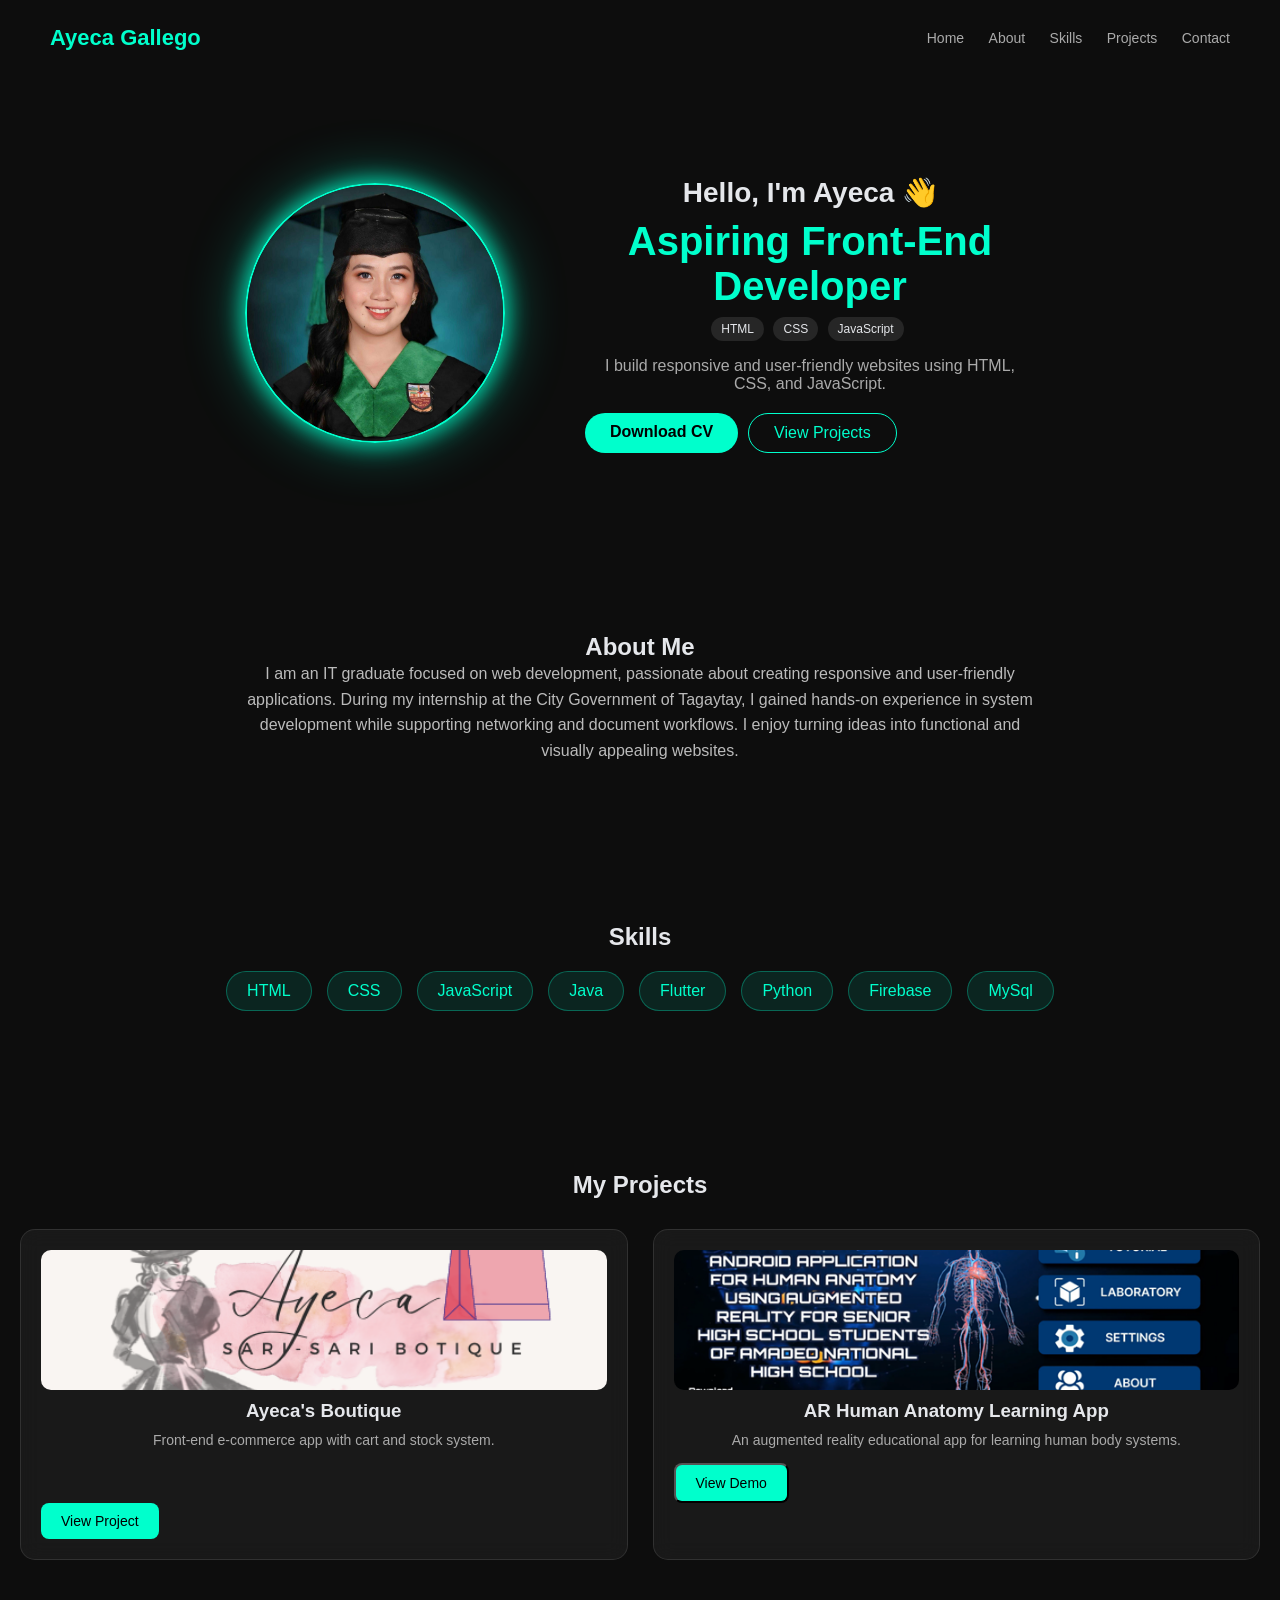
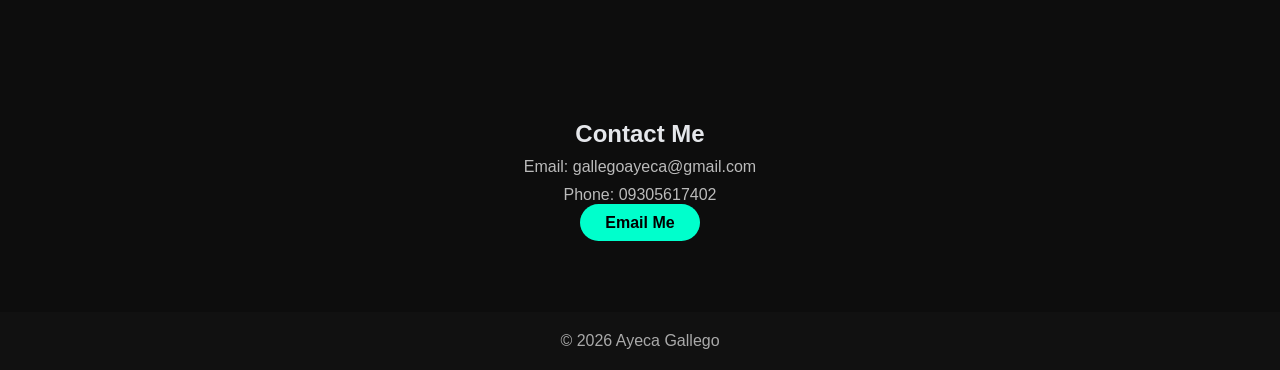
==== index.html @ b9124eb3 "Add files via upload" ====
<!DOCTYPE html>
<html lang="en">
<head>
<meta charset="UTF-8">
<meta name="viewport" content="width=device-width, initial-scale=1.0">
<title>Ayeca Gallego Portfolio</title>
<link rel="stylesheet" href="index.css">


</head>

<body>

<header>
  <h1>Ayeca Gallego</h1>
  <nav>
    <a href="#">Home</a>
    <a href="#about">About</a>
    <a href="#skills">Skills</a>
    <a href="#projects">Projects</a>
    <a href="#contact">Contact</a>
  </nav>
</header>

<!-- HERO -->
<section class="hero">
  <div class="hero-container">

    <div class="hero-image">
      <img src="ayeca_gallego.jpg" alt="Ayeca">
    </div>

    <div class="hero-text">
      <h2>Hello, I'm Ayeca 👋</h2>
      <h3>Aspiring Front-End Developer</h3>

      <div class="tags">
    <span>HTML</span>
    <span>CSS</span>
    <span>JavaScript</span>
  </div>

      <p>I build responsive and user-friendly websites using HTML, CSS, and JavaScript.</p>

      <div class="buttons">
        <a href="Ayeca_Gallego_Resume.pdf" download class="btn">Download CV</a>
        <a href="#projects" class="btn-outline">View Projects</a>
      </div>
    </div>

  </div>
</section>

<!-- ABOUT -->
<section id="about" class="about">
  <h2>About Me</h2>
  <p>
    I am an IT graduate focused on web development, passionate about creating responsive 
    and user-friendly applications. During my internship at the City Government of Tagaytay, 
    I gained hands-on experience in system development while supporting networking and 
    document workflows. I enjoy turning ideas into functional and visually appealing websites.
  </p>
</section>

<!-- SKILLS -->
<section id="skills" class="skills">
  <h2>Skills</h2>

  <div class="skills-container">
    <div class="skill">HTML</div>
    <div class="skill">CSS</div>
    <div class="skill">JavaScript</div>
    <div class="skill">Java</div>
    <div class="skill">Flutter</div>
    <div class="skill">Python</div>
    <div class="skill">Firebase</div>
    <div class="skill">MySql</div>
  </div>

</section>

<!-- PROJECTS -->
<section id="projects">
  <h2>My Projects</h2>

  <div class="projects-container">

    <div class="project-card">
      <img src="mylogo.png">
      <h3>Ayeca's Boutique</h3>
      <p>Front-end e-commerce app with cart and stock system.</p>
      <a href="AyecasBoutique/hometab.html" target="_blank" class="btn-project">
        View Project
      </a>
    </div>

   

    <div class="project-card">
      <img src="ar.png">
  <h3>AR Human Anatomy Learning App</h3>
  <p>An augmented reality educational app for learning human body systems.</p>

  <button onclick="playARVideo()" class="btn-project">
    View Demo
  </button>

  <br><br>

  <video id="arVideo" width="100%" style="display:none;" controls>
    <source src="enhancement.mp4" type="video/mp4">
    Your browser does not support the video tag.
  </video>
</div>
</div>

  </div>
</section>

<!-- CONTACT -->
<section id="contact" class="contact">
  <h2>Contact Me</h2>
  <p>Email: gallegoayeca@gmail.com</p>
  <p>Phone: 09305617402</p>

  <a href="https://mail.google.com/mail/?view=cm&fs=1&to=gallegoayeca@gmail.com" target="_blank" class="btn">
  Email Me
  </a>
</section>

<footer>
  <p>© 2026 Ayeca Gallego</p>
</footer>

<script src="index.js"></script>

</body>
</html>
---- index.css ----
/* RESET */
* {
  margin: 0;
  padding: 0;
  box-sizing: border-box;
  font-family: 'Segoe UI', sans-serif;
}

/* BODY */
body {
  background: #0d0d0d;
  color: #e5e7eb;
}

/* HIDE WRONG HEAD TAGS (your .tags in head) */
head .tags {
  display: none;
}

/* HEADER */
header {
  display: flex;
  justify-content: space-between;
  align-items: center;
  padding: 25px 50px;
  background: transparent;
}

header h1 {
  color: #00ffcc;
  font-size: 22px;
}

nav a {
  color: #aaa;
  margin-left: 20px;
  text-decoration: none;
  font-size: 14px;
  transition: 0.3s;
}

nav a:hover {
  color: #00ffcc;
}

/* HERO */
.hero {
  padding: 100px 20px;
}

.hero-container {
  display: flex;
  align-items: center;
  justify-content: center;
  gap: 80px;
  flex-wrap: wrap;
}

.hero-text {
  max-width: 450px;
}

.hero-text h2 {
  font-size: 28px;
}

.hero-text h3 {
  font-size: 40px;
  color: #00ffcc;
  margin: 10px 0;
}

.hero-text p {
  margin: 20px 0;
  color: #aaa;
}

/* IMAGE (GLOW EFFECT) */
.hero-image img {
  width: 260px;
  height: 260px;
  border-radius: 50%;
  object-fit: cover;

  border: 2px solid #00ffcc;

  box-shadow:
    0 0 25px #00ffcc,
    0 0 60px rgba(0,255,204,0.4);
}

/* BUTTONS */
.buttons {
  display: flex;
  gap: 10px;
  flex-wrap: wrap;
}

.btn {
  padding: 10px 25px;
  background: #00ffcc;
  color: #000;
  text-decoration: none;
  border-radius: 25px;
  font-weight: bold;
  transition: 0.3s;
}

.btn:hover {
  background: #00ddb3;
}

.btn-outline {
  padding: 10px 25px;
  border: 1px solid #00ffcc;
  color: #00ffcc;
  border-radius: 25px;
  text-decoration: none;
}

.btn-outline:hover {
  background: #00ffcc;
  color: #000;
}

/* SECTIONS */
section {
  padding: 80px 20px;
  text-align: center;
}

/* ABOUT */
.about p {
  max-width: 800px;
  margin: auto;
  line-height: 1.6;
  color: #bbb;
}

/* SKILLS */
.skills-container {
  display: flex;
  flex-wrap: wrap;
  justify-content: center;
  gap: 15px;
  margin-top: 20px;
}

.skill {
  background: rgba(0,255,204,0.1);
  border: 1px solid rgba(0,255,204,0.3);
  color: #00ffcc;
  padding: 10px 20px;
  border-radius: 20px;
}

/* PROJECTS */
#projects {
  background: transparent;
}

.projects-container {
  display: grid;
  grid-template-columns: repeat(auto-fit, minmax(260px, 1fr));
  gap: 25px;
  margin-top: 30px;
}

.project-card {
  background: rgba(255,255,255,0.05);
  backdrop-filter: blur(10px);
  padding: 20px;
  border-radius: 15px;
  border: 1px solid rgba(255,255,255,0.1);

  display: flex;
  flex-direction: column;
  justify-content: space-between;

  transition: 0.3s;
}

.project-card:hover {
  transform: translateY(-10px);
  box-shadow: 0 0 25px rgba(0,255,204,0.3);
}

.project-card img {
  width: 100%;
  height: 140px;
  object-fit: cover;
  border-radius: 10px;
  margin-bottom: 10px;
}

.project-card h3 {
  margin-bottom: 10px;
}

.project-card p {
  margin-bottom: 15px;
  font-size: 14px;
  color: #aaa;
}

/* PROJECT BUTTON */
.btn-project {
  padding: 10px 20px;
  background: #00ffcc;
  color: #000;
  text-decoration: none;
  border-radius: 8px;
  font-size: 14px;
  width: fit-content;
  margin-top: auto;
}

.btn-project:hover {
  background: #00ddb3;
}

/* CONTACT */
.contact p {
  margin: 10px 0;
  color: #bbb;
}

/* FOOTER */
footer {
  text-align: center;
  padding: 20px;
  background: #111;
  color: #aaa;
}

/* RESPONSIVE */
@media(max-width:768px) {
  header {
    flex-direction: column;
  }

  nav {
    margin-top: 10px;
  }

  .hero-container {
    flex-direction: column;
    text-align: center;
  }

  .hero-image img {
    width: 200px;
    height: 200px;
  }
}

/* TAGS (kept but styled better) */
.tags {
  margin-top: 10px;
}

.tags span {
  background: rgba(255,255,255,0.1);
  padding: 5px 10px;
  border-radius: 20px;
  font-size: 12px;
  margin-right: 5px;
}
/* ===== SCROLL ANIMATIONS ===== */
.reveal {
  opacity: 0;
  transform: translateY(40px);
  transition: 0.8s ease;
}

.reveal.active {
  opacity: 1;
  transform: translateY(0);
}

/* ===== SMOOTH SCROLL ===== */
html {
  scroll-behavior: smooth;
}

/* ===== NAV ACTIVE LINK ===== */
nav a.active {
  color: #00ffcc;
  border-bottom: 2px solid #00ffcc;
  padding-bottom: 3px;
}

/* ===== HERO TEXT ANIMATION ===== */
.hero-text h2,
.hero-text h3,
.hero-text p {
  animation: fadeUp 1s ease forwards;
  opacity: 0;
}

.hero-text h2 { animation-delay: 0.2s; }
.hero-text h3 { animation-delay: 0.4s; }
.hero-text p  { animation-delay: 0.6s; }

@keyframes fadeUp {
  to {
    opacity: 1;
    transform: translateY(0);
  }
  from {
    opacity: 0;
    transform: translateY(20px);
  }
}

/* ===== BUTTON HOVER GLOW ===== */
.btn, .btn-project {
  position: relative;
  overflow: hidden;
}

.btn::after, .btn-project::after {
  content: "";
  position: absolute;
  width: 0;
  height: 100%;
  background: rgba(255,255,255,0.2);
  left: 0;
  top: 0;
  transition: 0.3s;
}

.btn:hover::after,
.btn-project:hover::after {
  width: 100%;
}
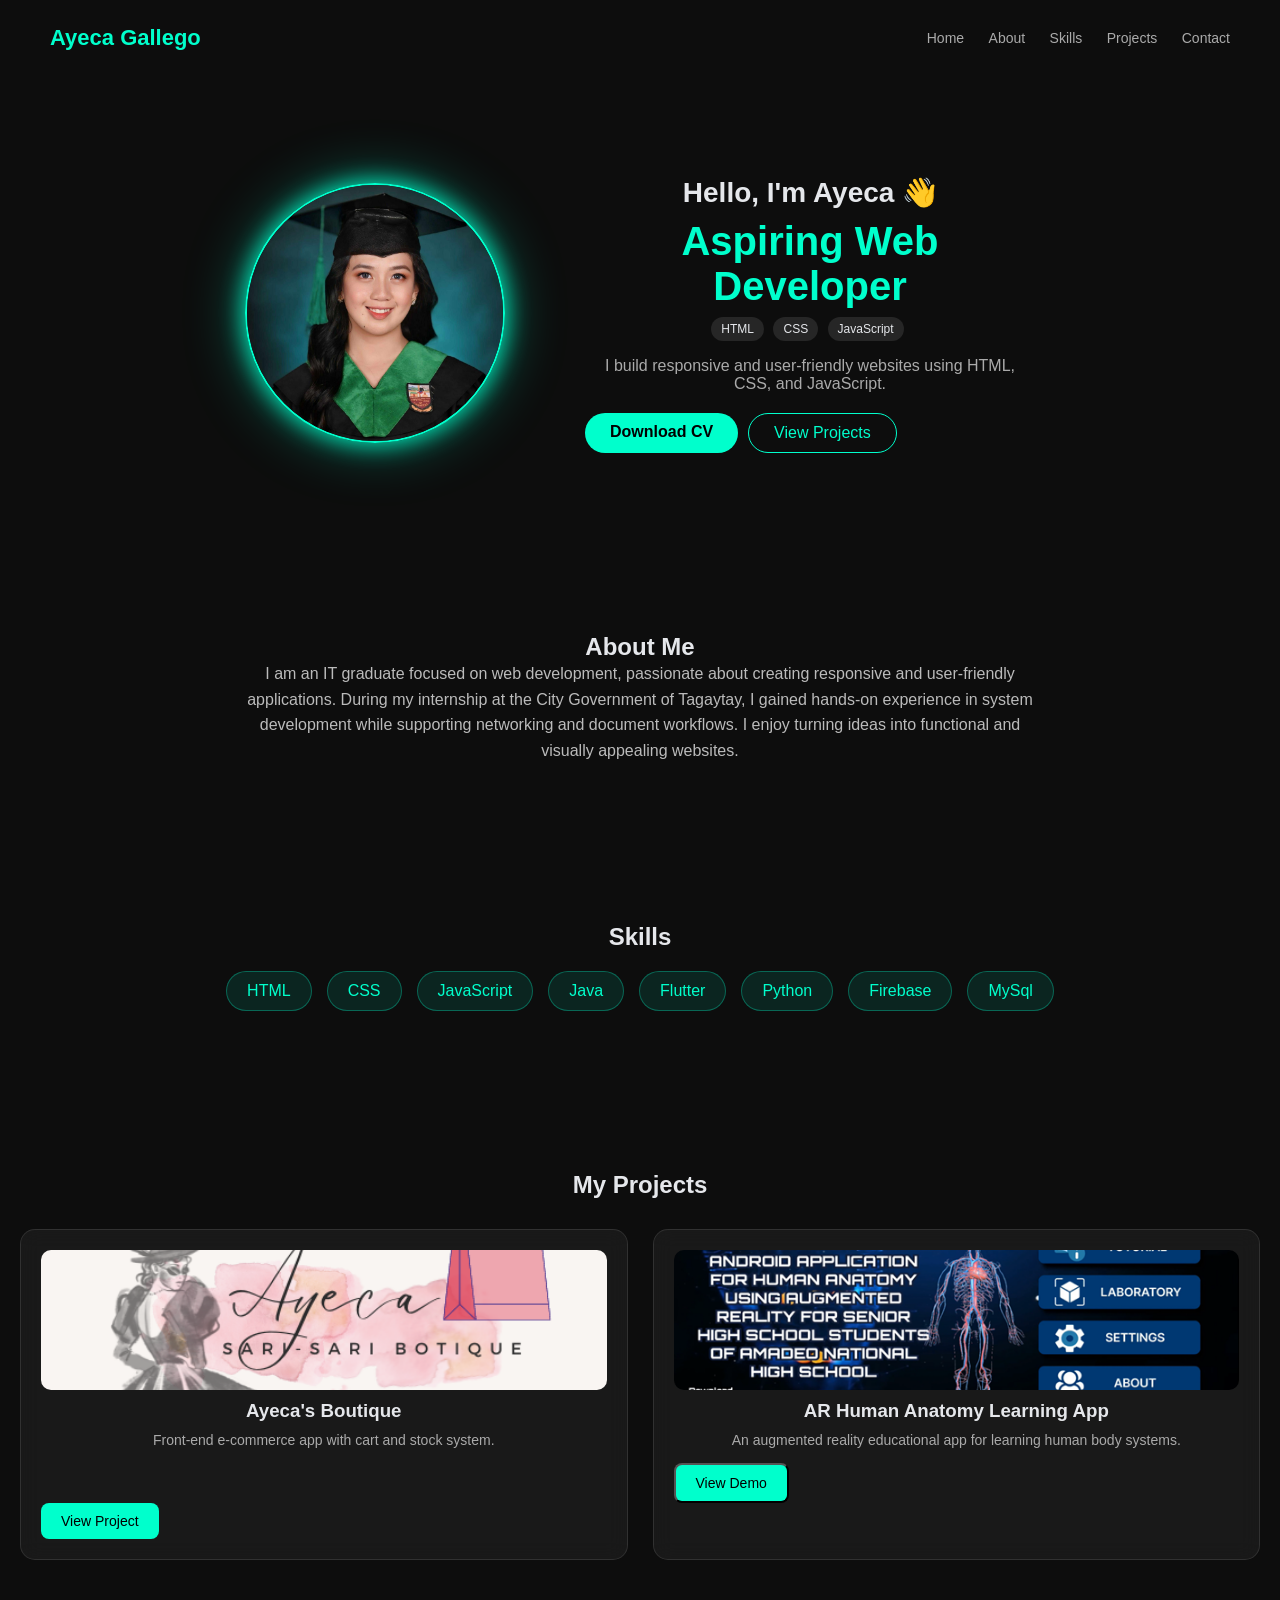
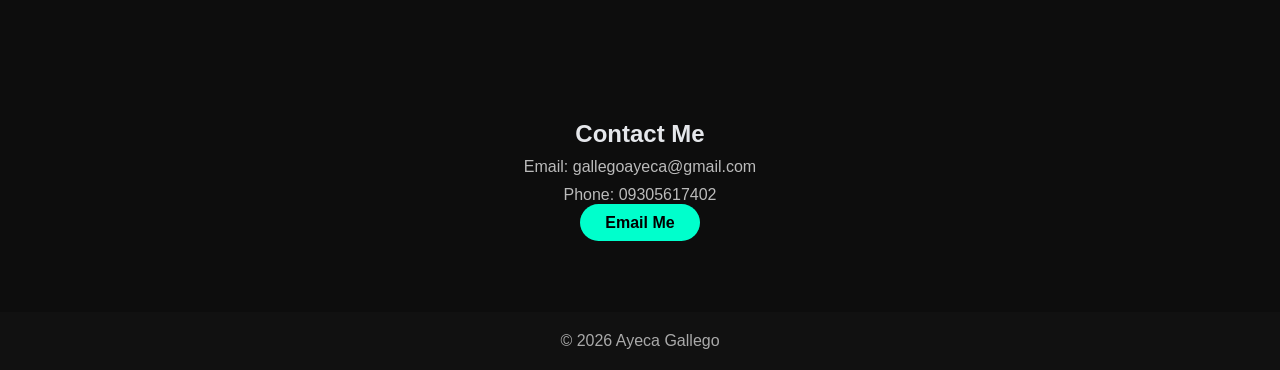
==== commit 75a2f050: "Update index.html" ====
--- a/index.html
+++ b/index.html
@@ -32,7 +32,7 @@
 
     <div class="hero-text">
       <h2>Hello, I'm Ayeca 👋</h2>
-      <h3>Aspiring Front-End Developer</h3>
+      <h3>Aspiring Web Developer</h3>
 
       <div class="tags">
     <span>HTML</span>
@@ -135,4 +135,4 @@
 <script src="index.js"></script>
 
 </body>
-</html>+</html>
